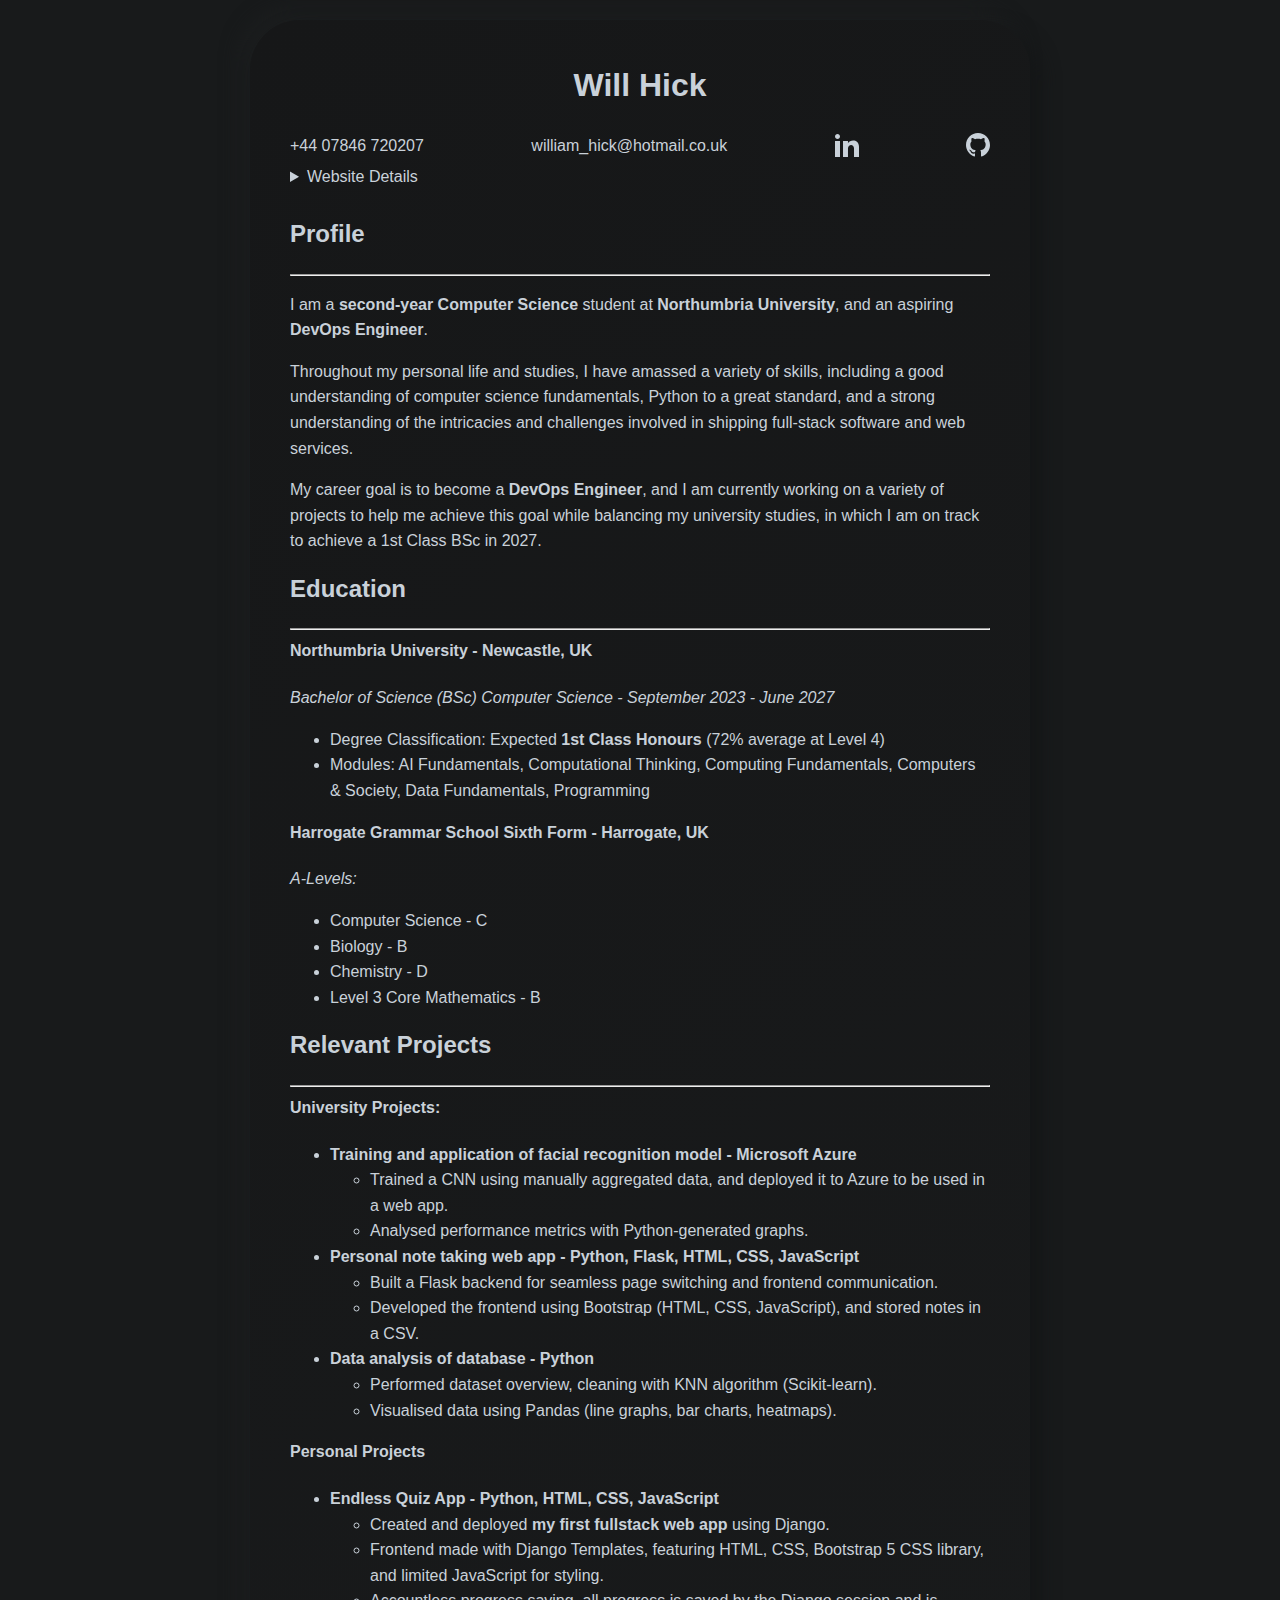
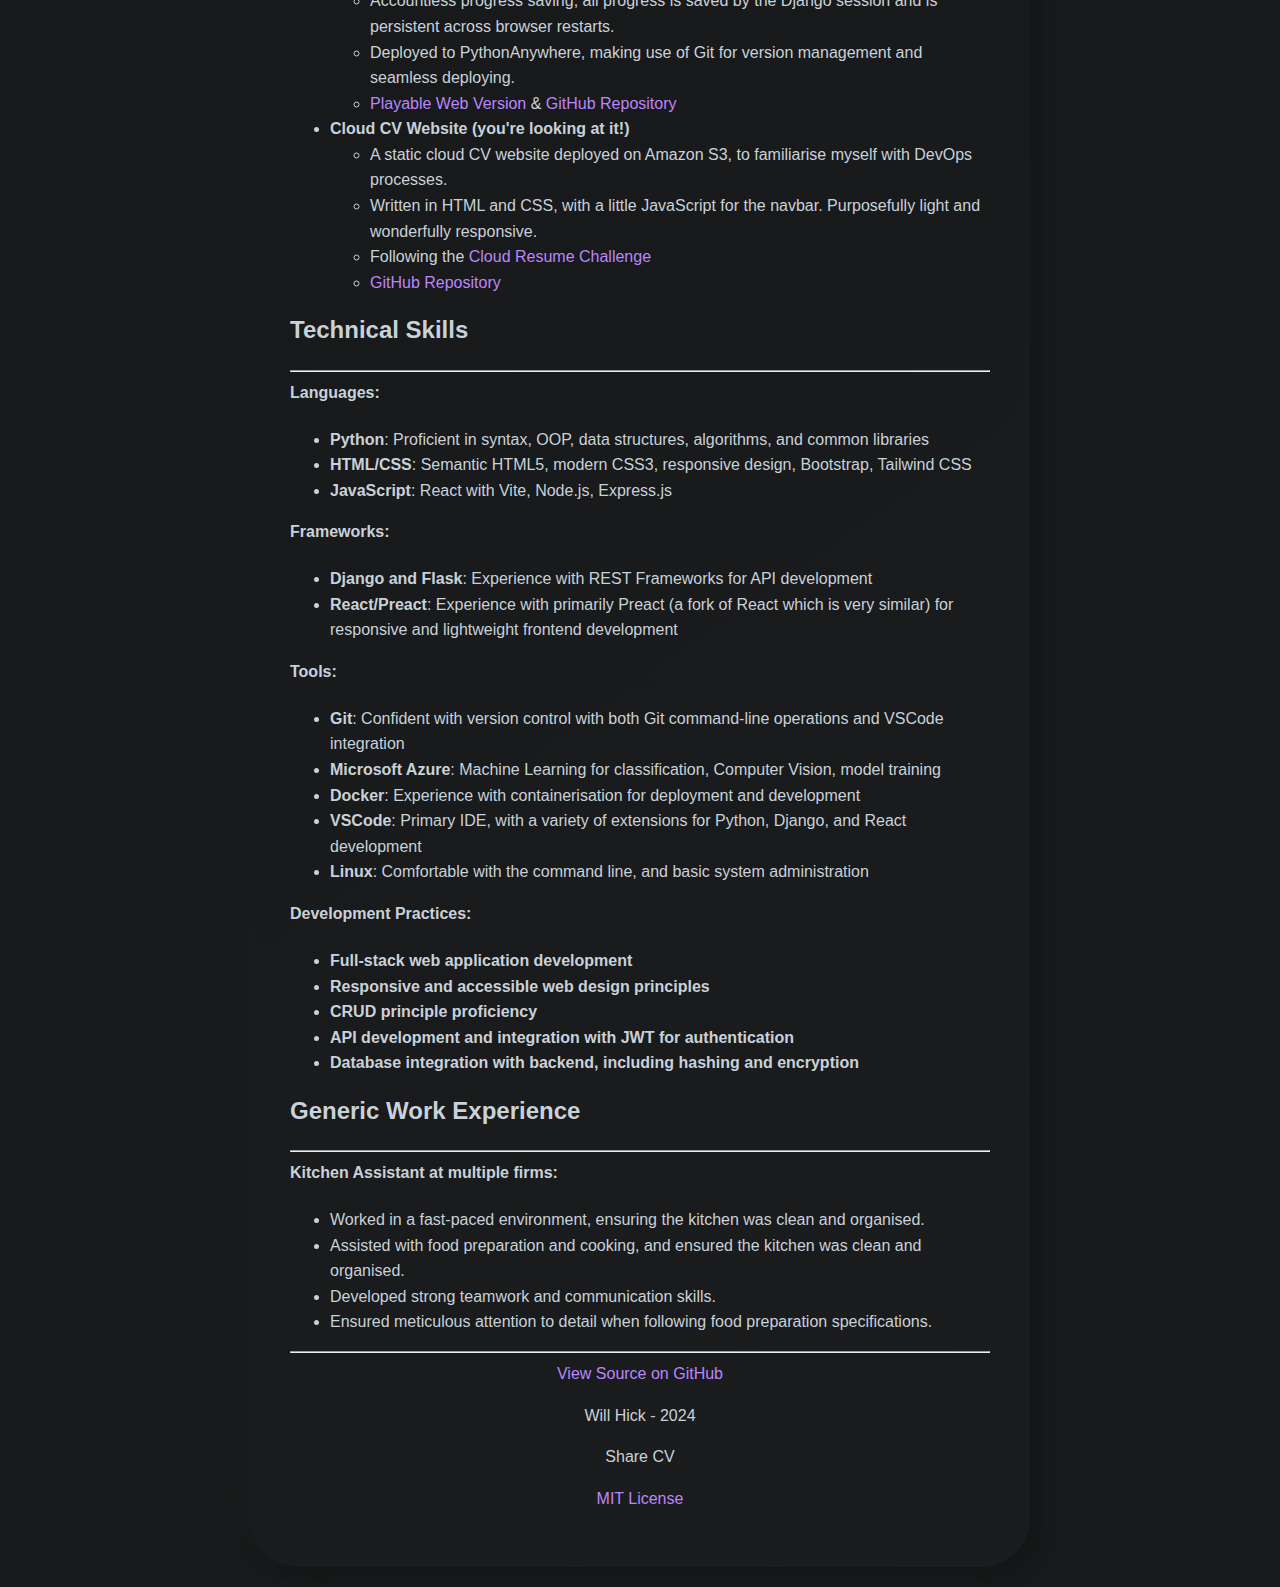
==== frontend/index.html @ 60e4c3de "moved around folder config" ====
<!DOCTYPE html>
<html lang="en">
<head>
    <meta charset="UTF-8">
    <meta name="viewport" content="width=device-width, initial-scale=1.0">
    <title>My CV</title>
    <link rel="stylesheet" type="text/css" href="style.css">
</head>
<body>
    <div class="container">
    <h1 class="center-text">Will Hick</h1>
    <nav class="navbar">
        <ul>
            <span class="copyable" onclick="copyToClipboard('+44 07846 720207', 'phone')">
                +44 07846 720207
                <span class="tooltip" id="phoneTooltip">Click to copy phone number</span>
            </span>
        </ul>
        <ul>
            <span class="copyable" onclick="copyToClipboard('william_hick@hotmail.co.uk', 'email')">
                william_hick@hotmail.co.uk
                <span class="tooltip" id="emailTooltip">Click to copy email</span>
            </span>
        </ul>
        <ul>
            <div class="social-icon">
                <a href="https://www.linkedin.com/in/will-hick-809813303/" target="_blank" class="hoverable">
                    <svg xmlns="http://www.w3.org/2000/svg" width="24" height="24" viewBox="0 0 24 24">
                        <path fill="#c9d1d9" d="M4.98 3.5c0 1.381-1.11 2.5-2.48 2.5s-2.48-1.119-2.48-2.5c0-1.38 1.11-2.5 2.48-2.5s2.48 1.12 2.48 2.5zm.02 4.5h-5v16h5v-16zm7.982 0h-4.968v16h4.969v-8.399c0-4.67 6.029-5.052 6.029 0v8.399h4.988v-10.131c0-7.88-8.922-7.593-11.018-3.714v-2.155z"/>
                    </svg>
                    <span class="tooltip">Click to go to my LinkedIn</span>
                </a>
            </div>
        </ul>
        <ul>
            <div class="social-icon">
                <a href="https://github.com/Guillermode20?tab=overview&from=2024-10-01&to=2024-10-01" target="_blank" class="hoverable">
                    <svg xmlns="http://www.w3.org/2000/svg" width="24" height="24" viewBox="0 0 24 24">
                        <path fill="#c9d1d9" d="M12 0c-6.626 0-12 5.373-12 12 0 5.302 3.438 9.8 8.207 11.387.599.111.793-.261.793-.577v-2.234c-3.338.726-4.033-1.416-4.033-1.416-.546-1.387-1.333-1.756-1.333-1.756-1.089-.745.083-.729.083-.729 1.205.084 1.839 1.237 1.839 1.237 1.07 1.834 2.807 1.304 3.492.997.107-.775.418-1.305.762-1.604-2.665-.305-5.467-1.334-5.467-5.931 0-1.311.469-2.381 1.236-3.221-.124-.303-.535-1.524.117-3.176 0 0 1.008-.322 3.301 1.23.957-.266 1.983-.399 3.003-.404 1.02.005 2.047.138 3.006.404 2.291-1.552 3.297-1.23 3.297-1.23.653 1.653.242 2.874.118 3.176.77.84 1.235 1.911 1.235 3.221 0 4.609-2.807 5.624-5.479 5.921.43.372.823 1.102.823 2.222v3.293c0 .319.192.694.801.576 4.765-1.589 8.199-6.086 8.199-11.386 0-6.627-5.373-12-12-12z"/>
                    </svg>
                    <span class="tooltip">Click to go to my GitHub</span>
                </a>
            </div>
        </ul>
    </nav>
    <details>
        <summary>
            <a class="website-details">Website Details</a>
            <style>
                .website-details {
                    color: #c9d1d9;
                    text-decoration: none;
                }
            </style>
        </summary>
        <p>This website is both a functional web CV and a demonstration of my technical skills.</p>
        <ul>
            <li>All code written by me in raw HTML, CSS, and JavaScript</li>
            <li>Hosted on an AWS S3 Bucket, using CloudFront for HTTPS security, and Route 53 for the domain name</li>
            <li>Integrated with AWS Lambda for a Python function and connected with AWS API Gateway, allowing me to tell you this site has been 
                visited <strong><span id="visitor-count">Loading...</span> times</strong>, with that visit count being fetched from AWS DynamoDB.</li>
            </li>
        </ul>

        <script src="visitor-counter.js"></script>
    </details>
    </br>


    <!-- Profile -->
    <h2>Profile</h2>
    <hr>
    <p>I am a <strong>second-year Computer Science</strong> student at <strong>Northumbria University</strong>, and an aspiring <strong>DevOps Engineer</strong>.</p>
    <p>Throughout my personal life and studies, I have amassed a variety of skills, including a good understanding of computer science fundamentals, Python to a great standard, 
        and a strong understanding of the intricacies and challenges involved in shipping full-stack software and web services.</p>
    <p>My career goal is to become a <strong>DevOps Engineer</strong>, and I am currently working on a variety of projects to help me achieve this goal while balancing my university studies, in which I am on track to achieve a 1st Class BSc in 2027.</p>
    
    <!-- Education -->
    <h2>Education</h2>
    <hr>
    <h4>Northumbria University - Newcastle, UK</h4>
    <p><i>Bachelor of Science (BSc) Computer Science - September 2023 - June 2027</i></p>
    <ul>
        <li>Degree Classification: Expected <strong>1st Class Honours</strong> (72% average at Level 4)</li>
        <li>Modules: AI Fundamentals, Computational Thinking, Computing Fundamentals, Computers & Society, Data Fundamentals, Programming</li>
    </ul>
    <h4>Harrogate Grammar School Sixth Form - Harrogate, UK</h4>
        <p><i>A-Levels:</i></p>
    <ul>
        <li>Computer Science - C</li>
        <li>Biology - B</li>
        <li>Chemistry - D</li>
        <li>Level 3 Core Mathematics - B</li>
    </ul>

    <!-- Relvant Projects -->
    <h2>Relevant Projects</h2>
    <hr>
    <h4>University Projects:</h4>
    <ul>
        <li><strong>Training and application of facial recognition model - Microsoft Azure</strong>
            <ul>
                <li>Trained a CNN using manually aggregated data, and deployed it to Azure to be used in a web app.</li>
            </ul>
            <ul>
                <li>Analysed performance metrics with Python-generated graphs.</li>
            </ul>
        </li>
        <li><strong>Personal note taking web app - Python, Flask, HTML, CSS, JavaScript</strong>
            <ul>
                <li>Built a Flask backend for seamless page switching and frontend communication.</li>
            </ul>
            <ul>
                <li>Developed the frontend using Bootstrap (HTML, CSS, JavaScript), and stored notes in a CSV.</li>
            </ul>
        </li>
        <li><strong>Data analysis of database - Python</strong>
            <ul>
                <li>Performed dataset overview, cleaning with KNN algorithm (Scikit-learn).</li>
            </ul>
            <ul>
                <li>Visualised data using Pandas (line graphs, bar charts, heatmaps).</li>
            </ul>
        </li>
    </ul>
    <h4>Personal Projects</h4>
    <ul>
        <li><strong>Endless Quiz App - Python, HTML, CSS, JavaScript</strong>
        <ul>
            <li>Created and deployed <strong>my first fullstack web app</strong> using Django.</li>
        </ul>
        <ul>
            <li>Frontend made with Django Templates, featuring HTML, CSS, Bootstrap 5 CSS library, and limited JavaScript for styling.</li>
        </ul>
        <ul>
            <li>Accountless progress saving, all progress is saved by the Django session and is persistent across browser restarts.</li>
        </ul>
        <ul>
            <li>Deployed to PythonAnywhere, making use of Git for version management and seamless deploying.</li>
        </ul>
        <ul>
            <li><a href="https://guillermode20.pythonanywhere.com/" target="_blank">Playable Web Version</a> & <a href="https://github.com/Guillermode20/quiz-app" target="_blank">GitHub Repository</a></li>
        </ul>
        </li>
        <li><strong>Cloud CV Website (you're looking at it!)</strong>
        <ul>
            <li>A static cloud CV website deployed on Amazon S3, to familiarise myself with DevOps processes.</li>
        </ul>
        <ul>
            <li>Written in HTML and CSS, with a little JavaScript for the navbar. Purposefully light and wonderfully responsive.</li>
        </ul>
        <ul>
            <li>Following the <a href="https://cloudresumechallenge.dev/docs/the-challenge/aws/" target="_blank">Cloud Resume Challenge</a></li>
        </ul>
        <ul>
            <li><a href="https://github.com/Guillermode20/cloud-resume-challenge" target="_blank">GitHub Repository</a></li>
        </ul>
        </li>
    </ul>

    <!-- Technical Skills-->
    <h2>Technical Skills</h2>
    <hr>
    <h4>Languages:</h4>
        <ul>
            <li><strong>Python</strong>: Proficient in syntax, OOP, data structures, algorithms, and common libraries</li>
            <li><strong>HTML/CSS</strong>: Semantic HTML5, modern CSS3, responsive design, Bootstrap, Tailwind CSS</li>
            <li><strong>JavaScript</strong>: React with Vite, Node.js, Express.js</li>
        </ul>  
        <h4>Frameworks:</h4>
        <ul>
            <li><strong>Django and Flask</strong>: Experience with REST Frameworks for API development</li>
            <li><strong>React/Preact</strong>: Experience with primarily Preact (a fork of React which is very similar) for responsive and lightweight frontend development</li>
        </ul>
        <h4>Tools:</h4>
        <ul>
            <li><strong>Git</strong>: Confident with version control with both Git command-line operations and VSCode integration</li>
            <li><strong>Microsoft Azure</strong>: Machine Learning for classification, Computer Vision, model training</li>
            <li><strong>Docker</strong>: Experience with containerisation for deployment and development</li>
            <li><strong>VSCode</strong>: Primary IDE, with a variety of extensions for Python, Django, and React development</li>
            <li><strong>Linux</strong>: Comfortable with the command line, and basic system administration</li>
        </ul>
        <h4>Development Practices:</h4>
        <ul>
            <li><strong>Full-stack web application development</strong></li>
            <li><strong>Responsive and accessible web design principles</strong></li>
            <li><strong>CRUD principle proficiency</strong></li>
            <li><strong>API development and integration with JWT for authentication</strong></li>
            <li><strong>Database integration with backend, including hashing and encryption</strong></li>
        </ul>

    <h2>Generic Work Experience</h2>
    <hr>
    <h4>Kitchen Assistant at multiple firms:</h4>
    <ul>
        <li>Worked in a fast-paced environment, ensuring the kitchen was clean and organised.</li>
        <li>Assisted with food preparation and cooking, and ensured the kitchen was clean and organised.</li>
        <li>Developed strong teamwork and communication skills.</li>
        <li>Ensured meticulous attention to detail when following food preparation specifications.</li>
    </ul>

    <!-- Footer -->
    <footer class="center-text">
        <hr>
        <a href="https://github.com/Guillermode20/cloud-resume-challenge" target="_blank">View Source on GitHub</a> 
        <p>Will Hick - 2024</p>
        <p>
            <a href="https://opensource.org/licenses/MIT" target="_blank">MIT License</a>
        </p>
    </footer>
    </div> 
    <script>
        const visitsApiUrl = 'your-api-url';

        async function updateVisitorCount() {
            const countElement = document.getElementById('visitor-count');

            try {
                const response = await fetch(visitsApiUrl, { method: 'GET' });
                
                if (!response.ok) {
                    throw new Error('Network response was not ok');
                }

                const data = await response.json();
                const count = data.body;
                countElement.innerText = count;

            } catch (error) {
                console.error('Error fetching visitor count:', error);
                countElement.innerText = 'Error loading count';
            }
        }

        updateVisitorCount();

        function copyToClipboard(text, type) {
            navigator.clipboard.writeText(text).then(() => {
                // Update tooltip text
                const tooltip = document.getElementById(type + 'Tooltip');
                const originalText = tooltip.textContent;
                tooltip.textContent = 'Copied!';
                
                // Reset tooltip text after 2 seconds
                setTimeout(() => {
                    tooltip.textContent = originalText;
                }, 2000);
            }).catch(err => {
                console.error('Failed to copy text: ', err);
            });
        }

        // Add click-to-copy for the current webpage URL
        document.addEventListener('DOMContentLoaded', function() {
            const currentPageUrl = window.location.href;
            const urlElement = document.createElement('span');
            urlElement.className = 'copyable';
            urlElement.onclick = () => copyToClipboard(currentPageUrl, 'url');
            urlElement.innerHTML = `
                <span class="tooltip" id="urlTooltip">Click to copy URL</span>
                Share CV
            `;
            
            // Add to footer
            const footer = document.querySelector('footer');
            const urlContainer = document.createElement('p');
            urlContainer.appendChild(urlElement);
            footer.insertBefore(urlContainer, footer.lastElementChild);
        });
    </script>
</body>
</html>
---- frontend/style.css ----
/* Base styles */
body {
    font-family: 'Roboto', sans-serif;
    background-color: #181A1b;
    color: #c9d1d9;
    margin: 0;
    padding: 0;
    line-height: 1.6;
    font-size: 16px;
}

/* Container */
.container {
    max-width: 700px;
    margin: 20px auto;
    padding: 40px;
    border-radius: 50px;
    background: linear-gradient(145deg, #161718, #1a1c1d);
    box-shadow:  10px 10px 19px #141617,
                -10px -10px 19px #1c1e1f;

}

.hr {
    opacity: 0.5;
}

/* Headings */
h1, h2, h3, h4, h5, h6 {
    color: #c9d1d9;
    margin-top: 0;
}

/* Links */
a {
    color: #BB86FC;
    text-decoration: none;
}

a:hover {
    text-decoration: underline;
}

/* Responsive design */
@media only screen and (max-width: 600px) {
    body {
        font-size: 20px; /* Increase font size on mobile */
        padding: 10px; /* Add padding to prevent content from touching the edges */
        margin: auto 0; /* Remove margin */
    }
    
    .container {
        padding: 20px;  /* Adjust padding for better spacing */
        margin: 0; /* Remove margin */
    }

    .navbar {
        display: flex;
        flex-direction: column; /* Stack items vertically */
        align-items: center; /* Center items */
        top: 0;
        width: 100%;
        background-color: #121518; /* Ensure the navbar has a background color */
        padding: 10px 0; /* Add some padding for better appearance */
        z-index: 1000; /* Ensure the navbar is above other content */
    }

    .navbar ul {
        margin: 5px 0; /* Add margin between navbar items */
    }

    h1 {
        margin-top: 60px; /* Add margin to the top of the title to prevent clashing with navbar */
    }
}

.navbar {
    display: flex;
    justify-content: space-between;
}

.navbar ul {
    list-style: none;
    margin: 0;
    padding: 0;
}

.center-text {
    text-align: center;
}

.copyable, .hoverable {
            cursor: pointer;
            position: relative;
            display: inline-block;
        }
        
        .tooltip {
            visibility: hidden;
            position: absolute;
            background-color: #333;
            color: white;
            padding: 5px 10px;
            border-radius: 4px;
            font-size: 14px;
            bottom: 125%;
            left: 50%;
            transform: translateX(-50%);
            white-space: nowrap;
            z-index: 1;
            opacity: 0;
            transition: opacity 0.3s;
        }

        .copyable:hover .tooltip,
        .hoverable:hover .tooltip {
            visibility: visible;
            opacity: 1;
        }

        /* Style for social icons container */
        .social-icon {
            display: inline-block;
            position: relative;
        }

        /* Ensure SVG inherits hover cursor */
        .social-icon svg {
            cursor: pointer;
        }
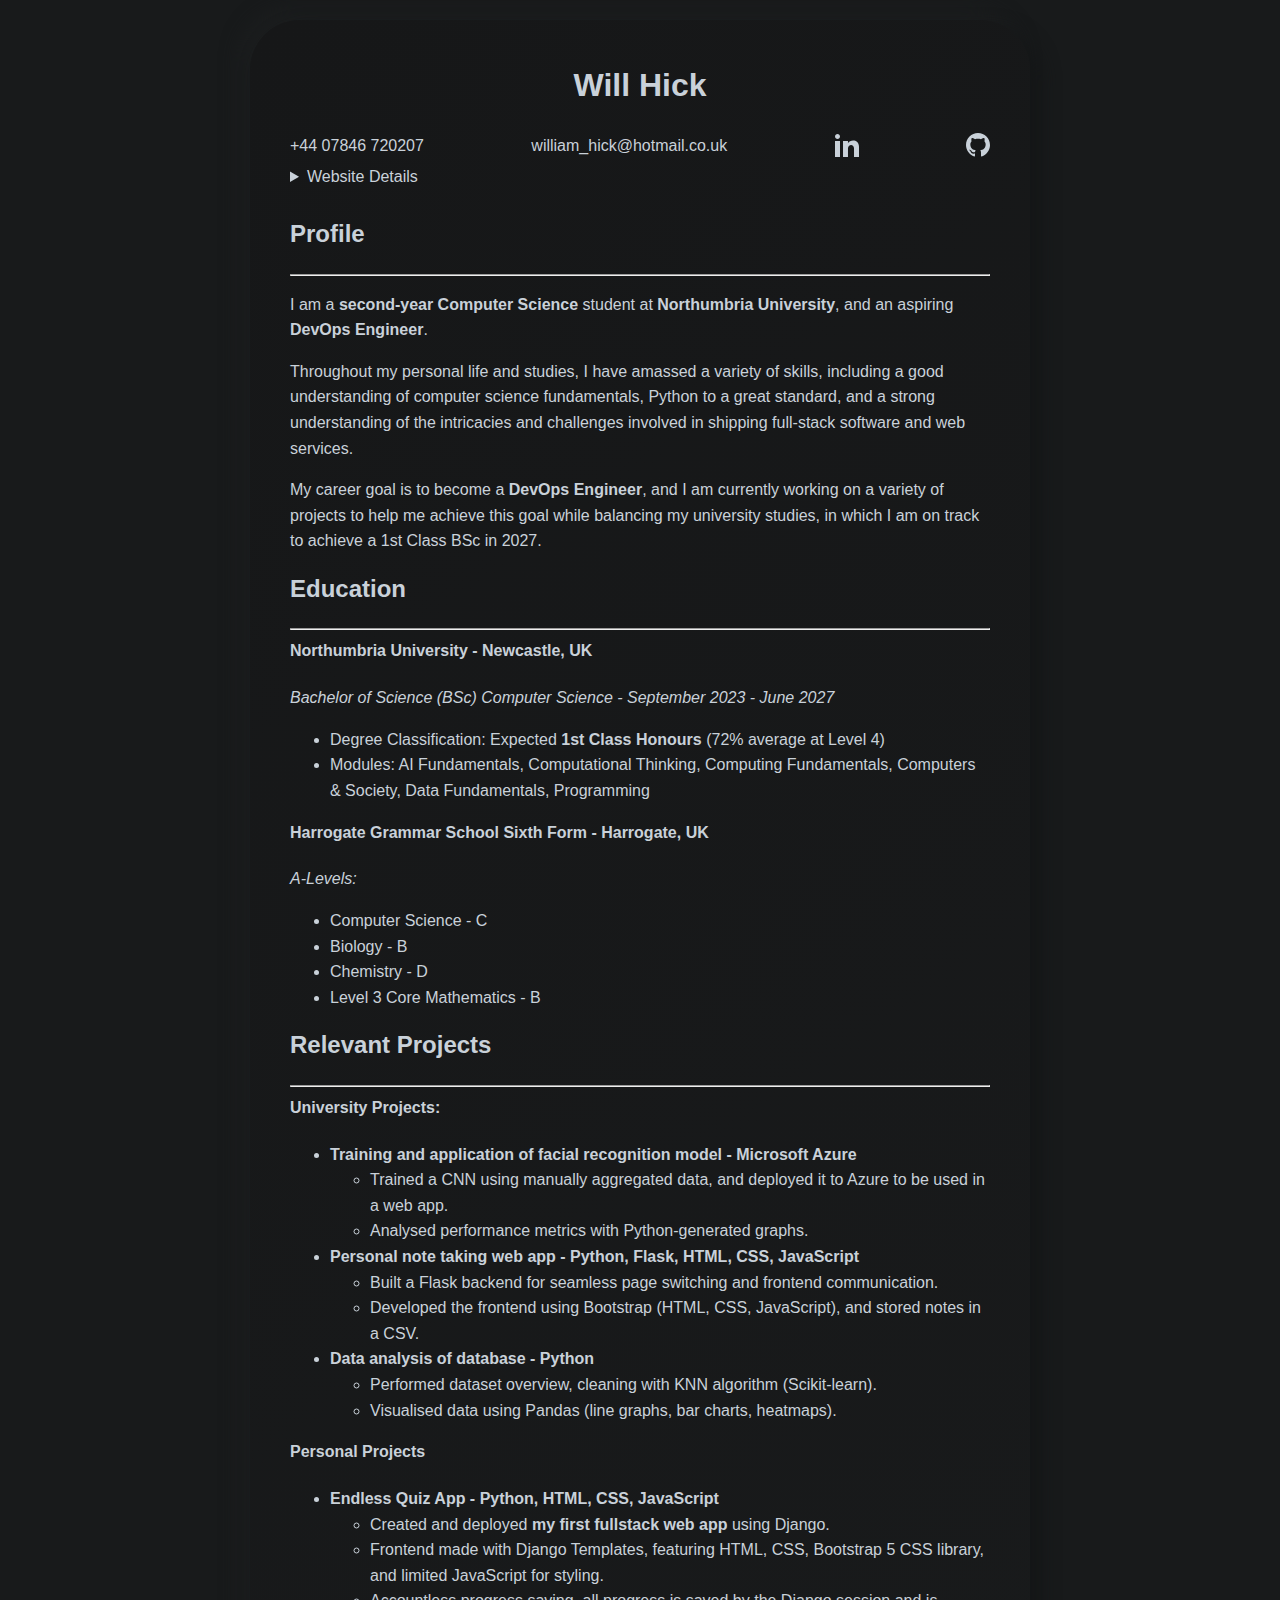
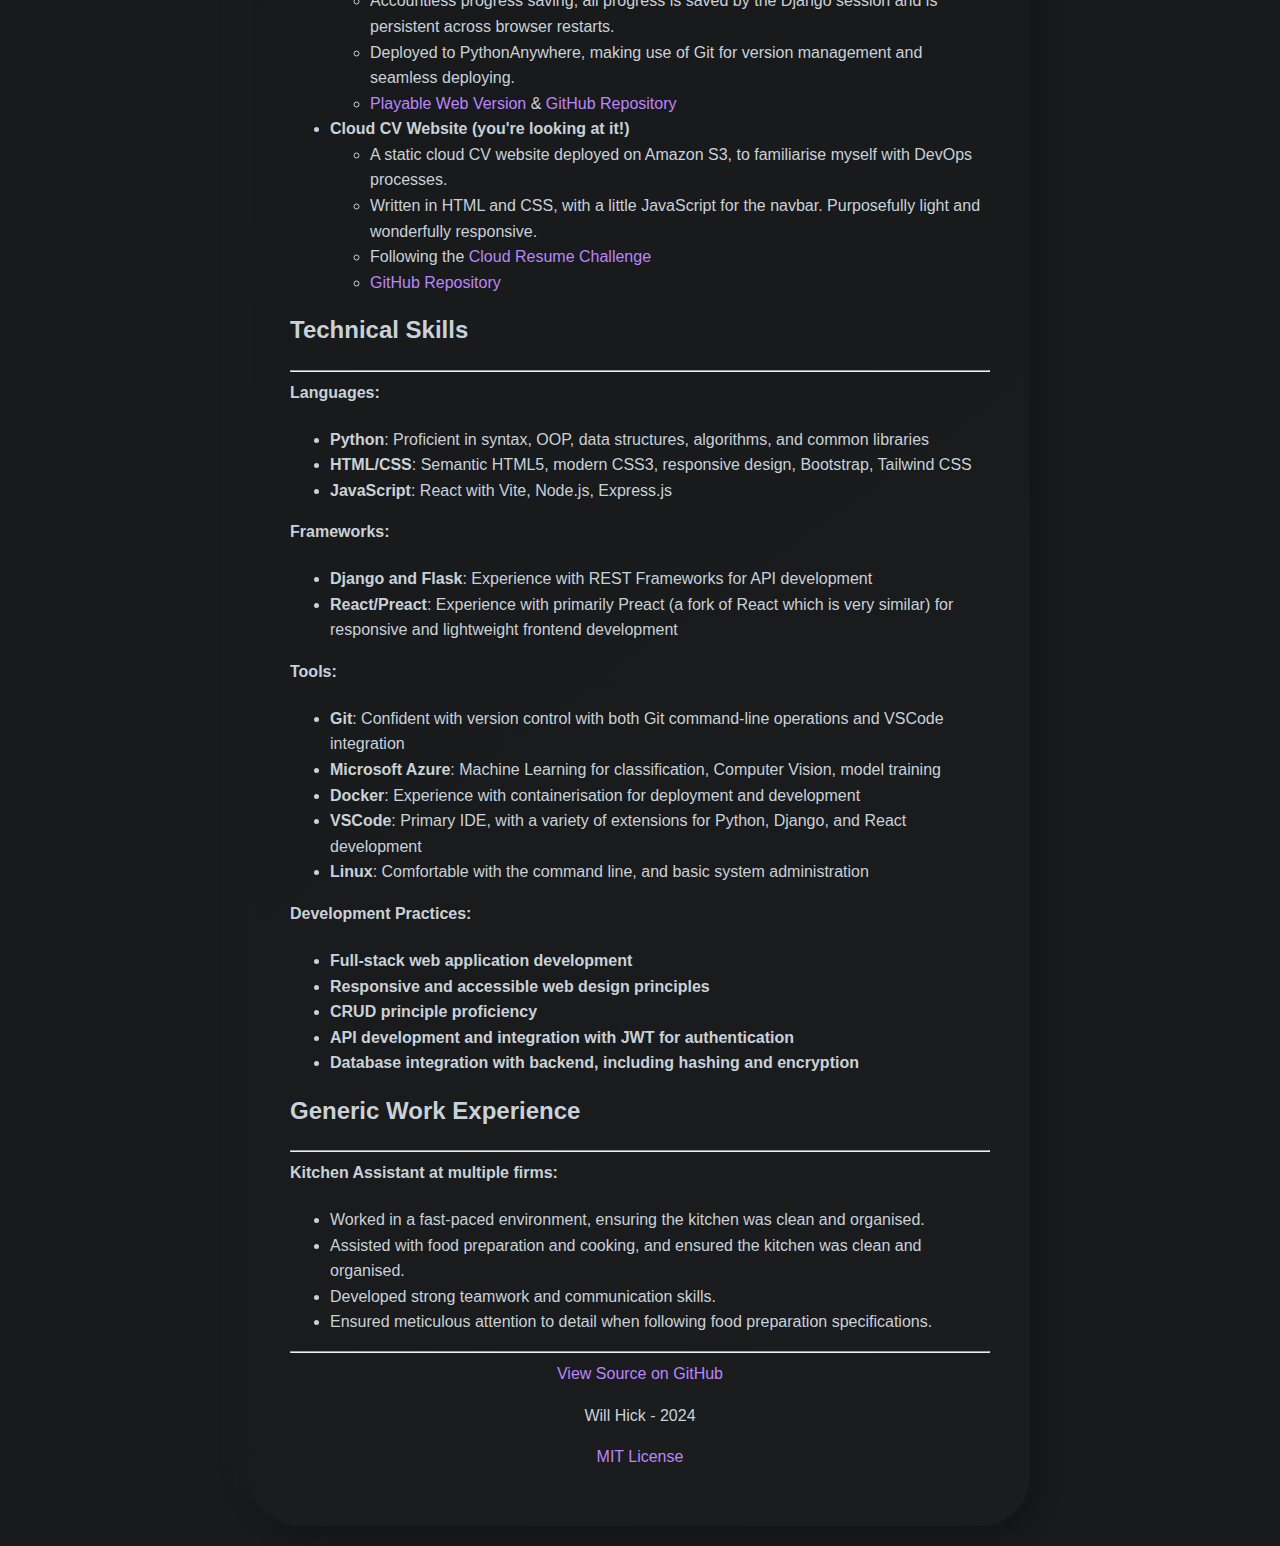
==== commit 35289238: "Update HTML and JS to use environment variable for visitor count API URL" ====
--- a/frontend/index.html
+++ b/frontend/index.html
@@ -210,7 +210,8 @@
     </footer>
     </div> 
     <script>
-        const visitsApiUrl = 'your-api-url';
+        require('dotenv').config();
+        const visitsApiUrl = process.env.VISIT_COUNT_API;
 
         async function updateVisitorCount() {
             const countElement = document.getElementById('visitor-count');
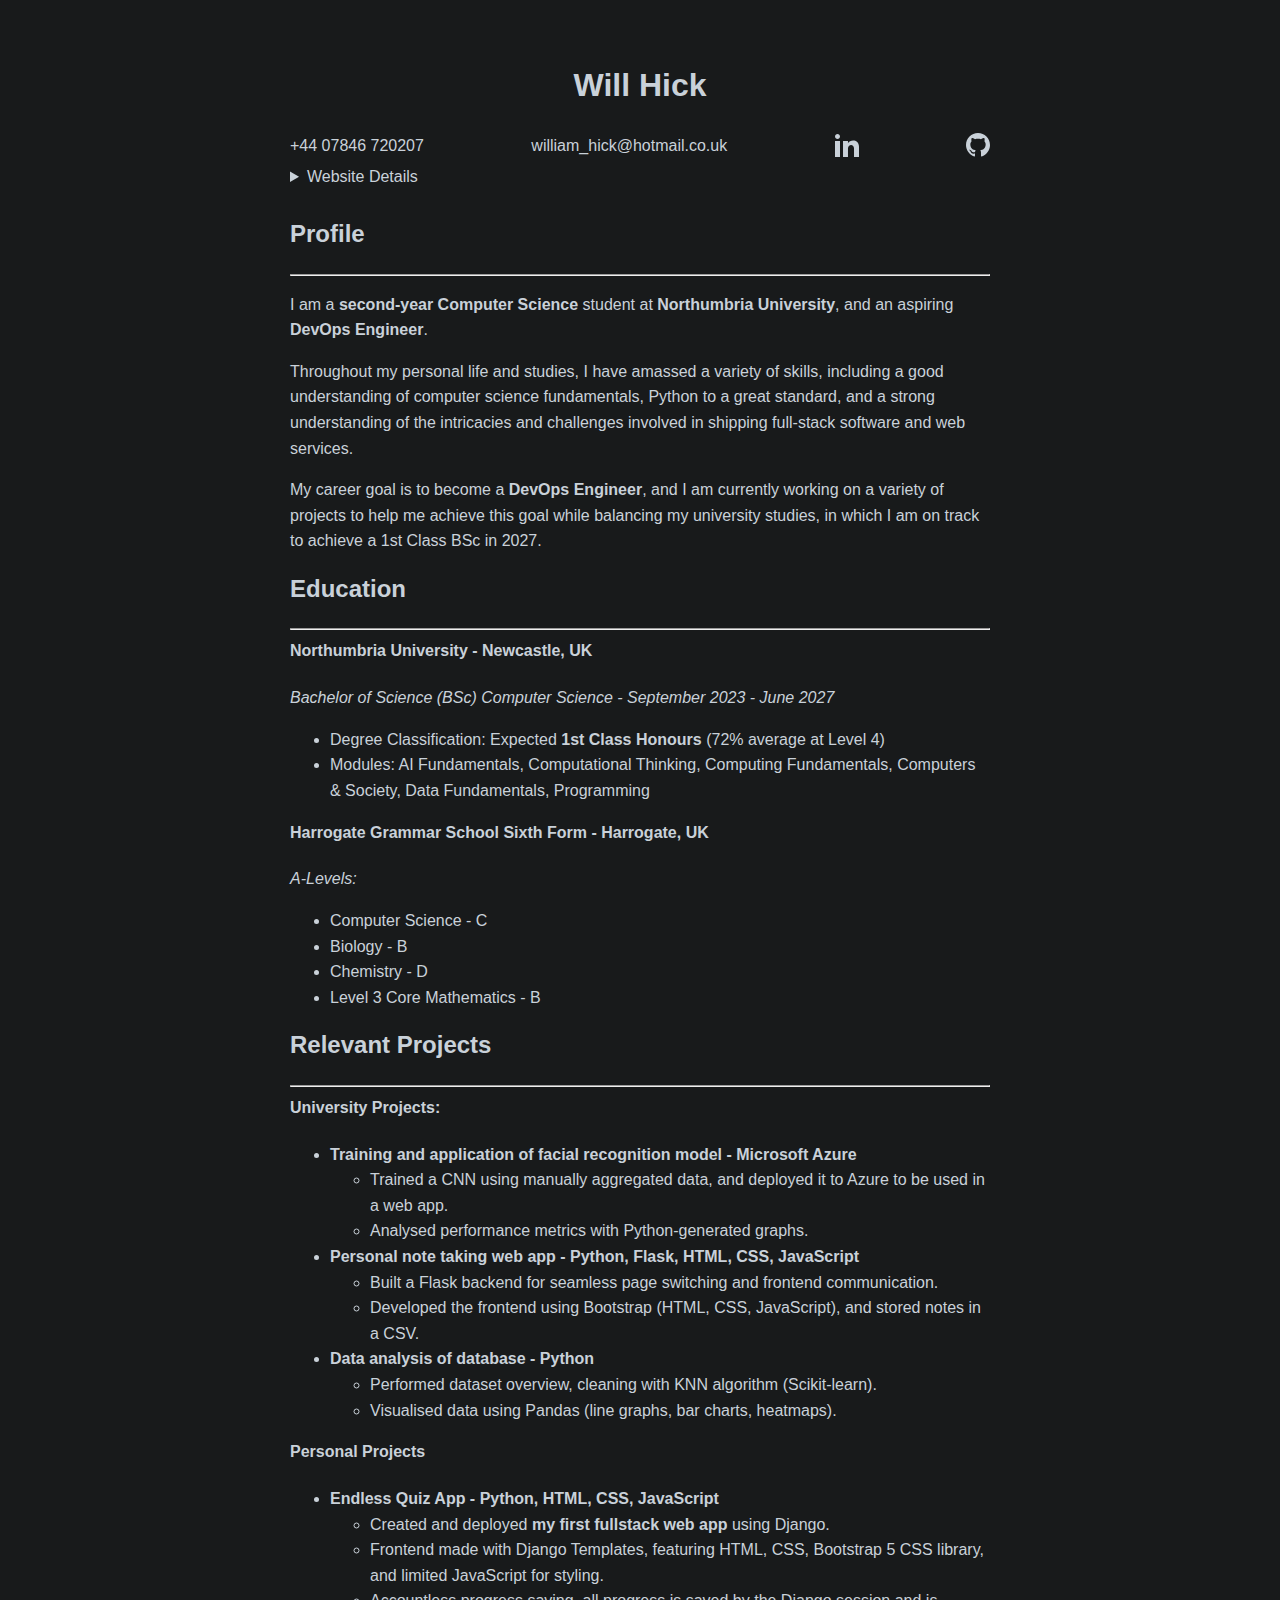
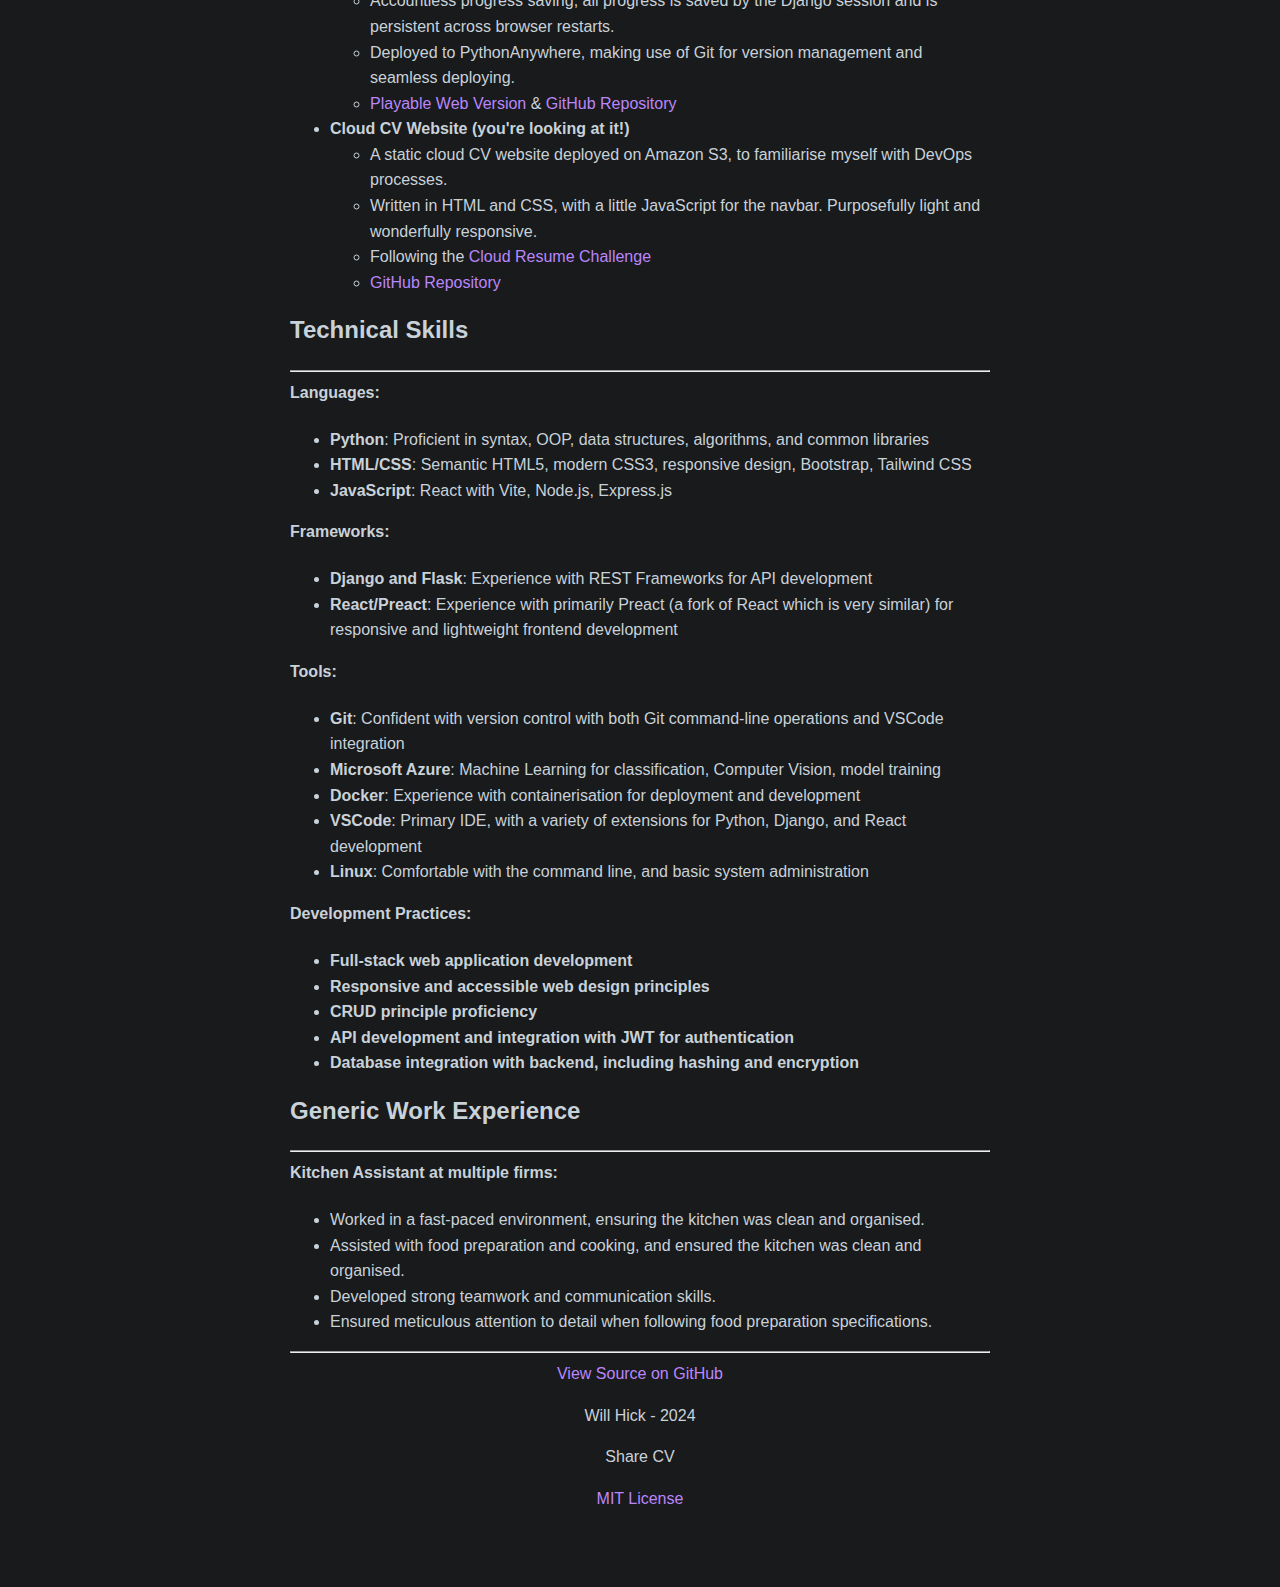
==== commit 0d5d36ba: "update" ====
--- a/frontend/index.html
+++ b/frontend/index.html
@@ -210,14 +210,11 @@
     </footer>
     </div> 
     <script>
-        require('dotenv').config();
-        const visitsApiUrl = process.env.VISIT_COUNT_API;
-
         async function updateVisitorCount() {
             const countElement = document.getElementById('visitor-count');
 
             try {
-                const response = await fetch(visitsApiUrl, { method: 'GET' });
+                const response = await fetch("https://rc9gzs2arj.execute-api.eu-west-2.amazonaws.com/production/visits", { method: 'GET' });
                 
                 if (!response.ok) {
                     throw new Error('Network response was not ok');
@@ -269,5 +266,4 @@
             footer.insertBefore(urlContainer, footer.lastElementChild);
         });
     </script>
-</body>
 </html>--- a/frontend/style.css
+++ b/frontend/style.css
@@ -15,9 +15,6 @@
     margin: 20px auto;
     padding: 40px;
     border-radius: 50px;
-    background: linear-gradient(145deg, #161718, #1a1c1d);
-    box-shadow:  10px 10px 19px #141617,
-                -10px -10px 19px #1c1e1f;
 
 }
 
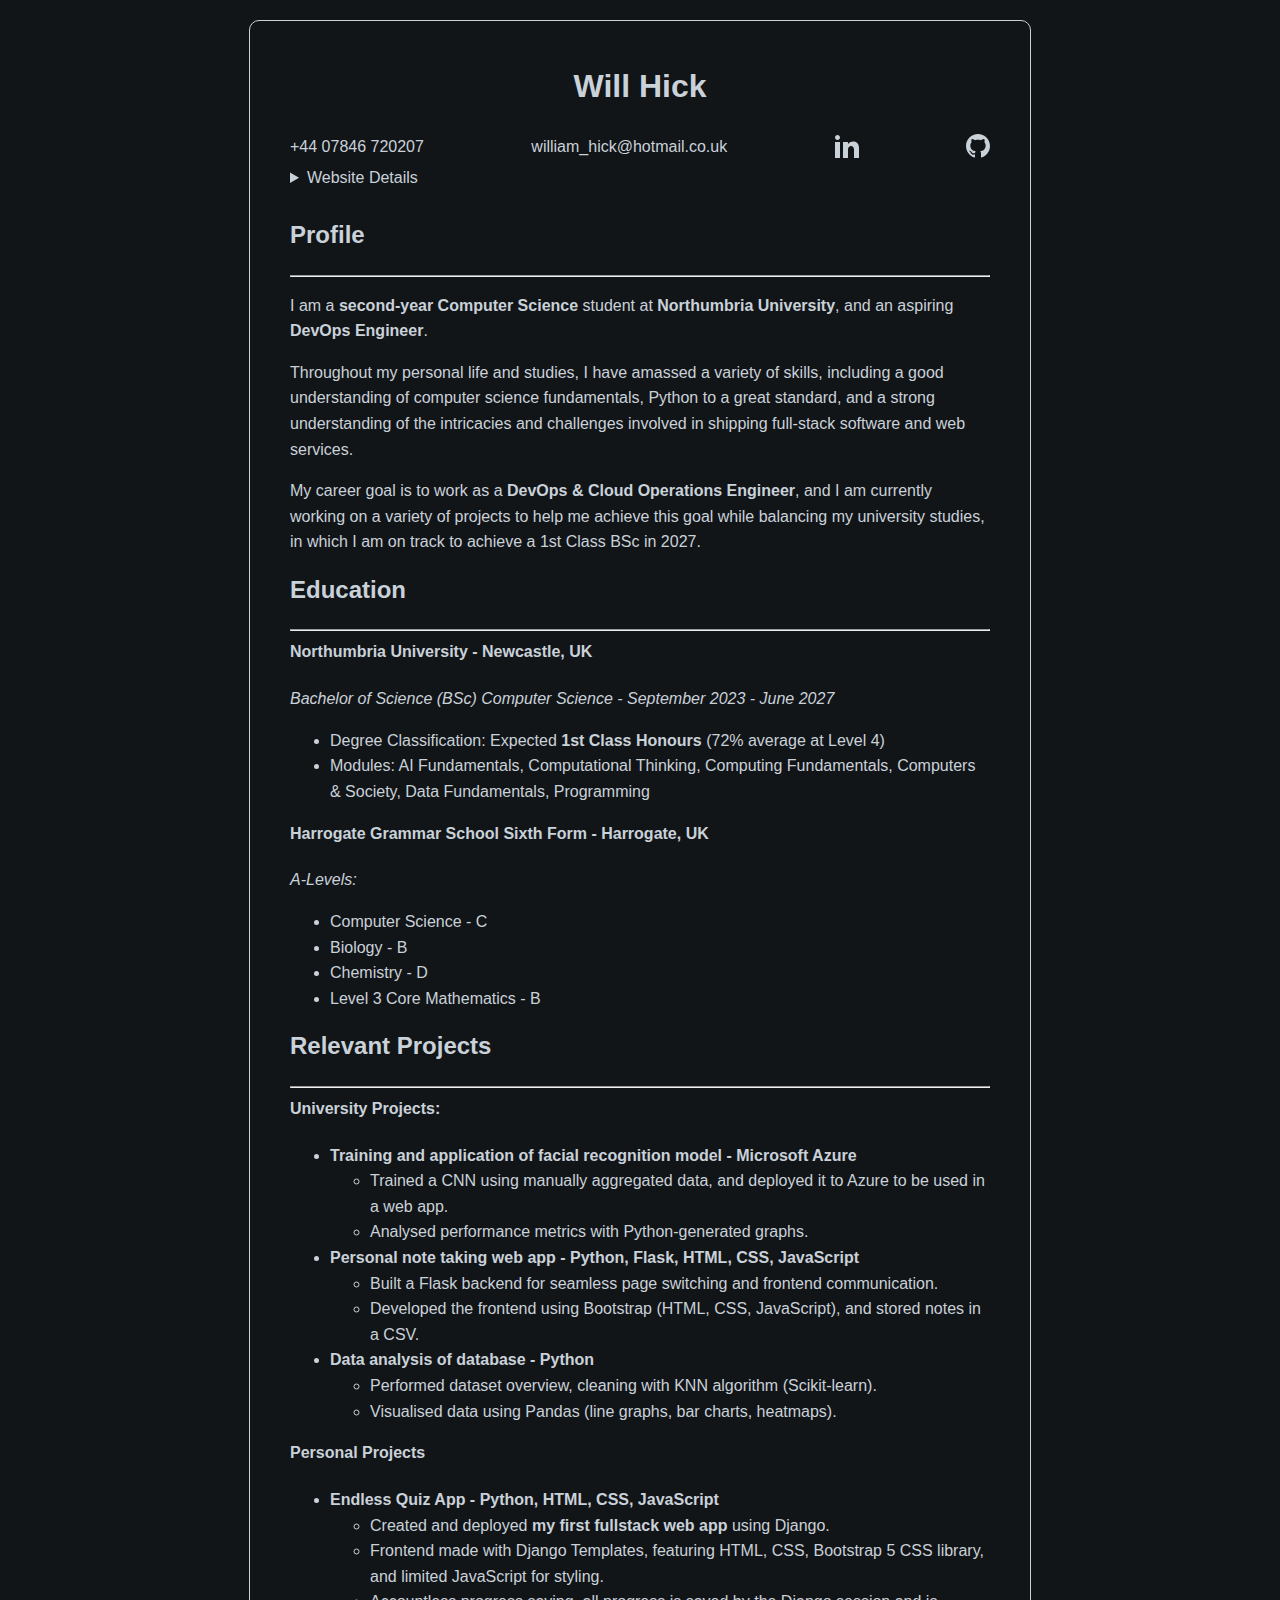
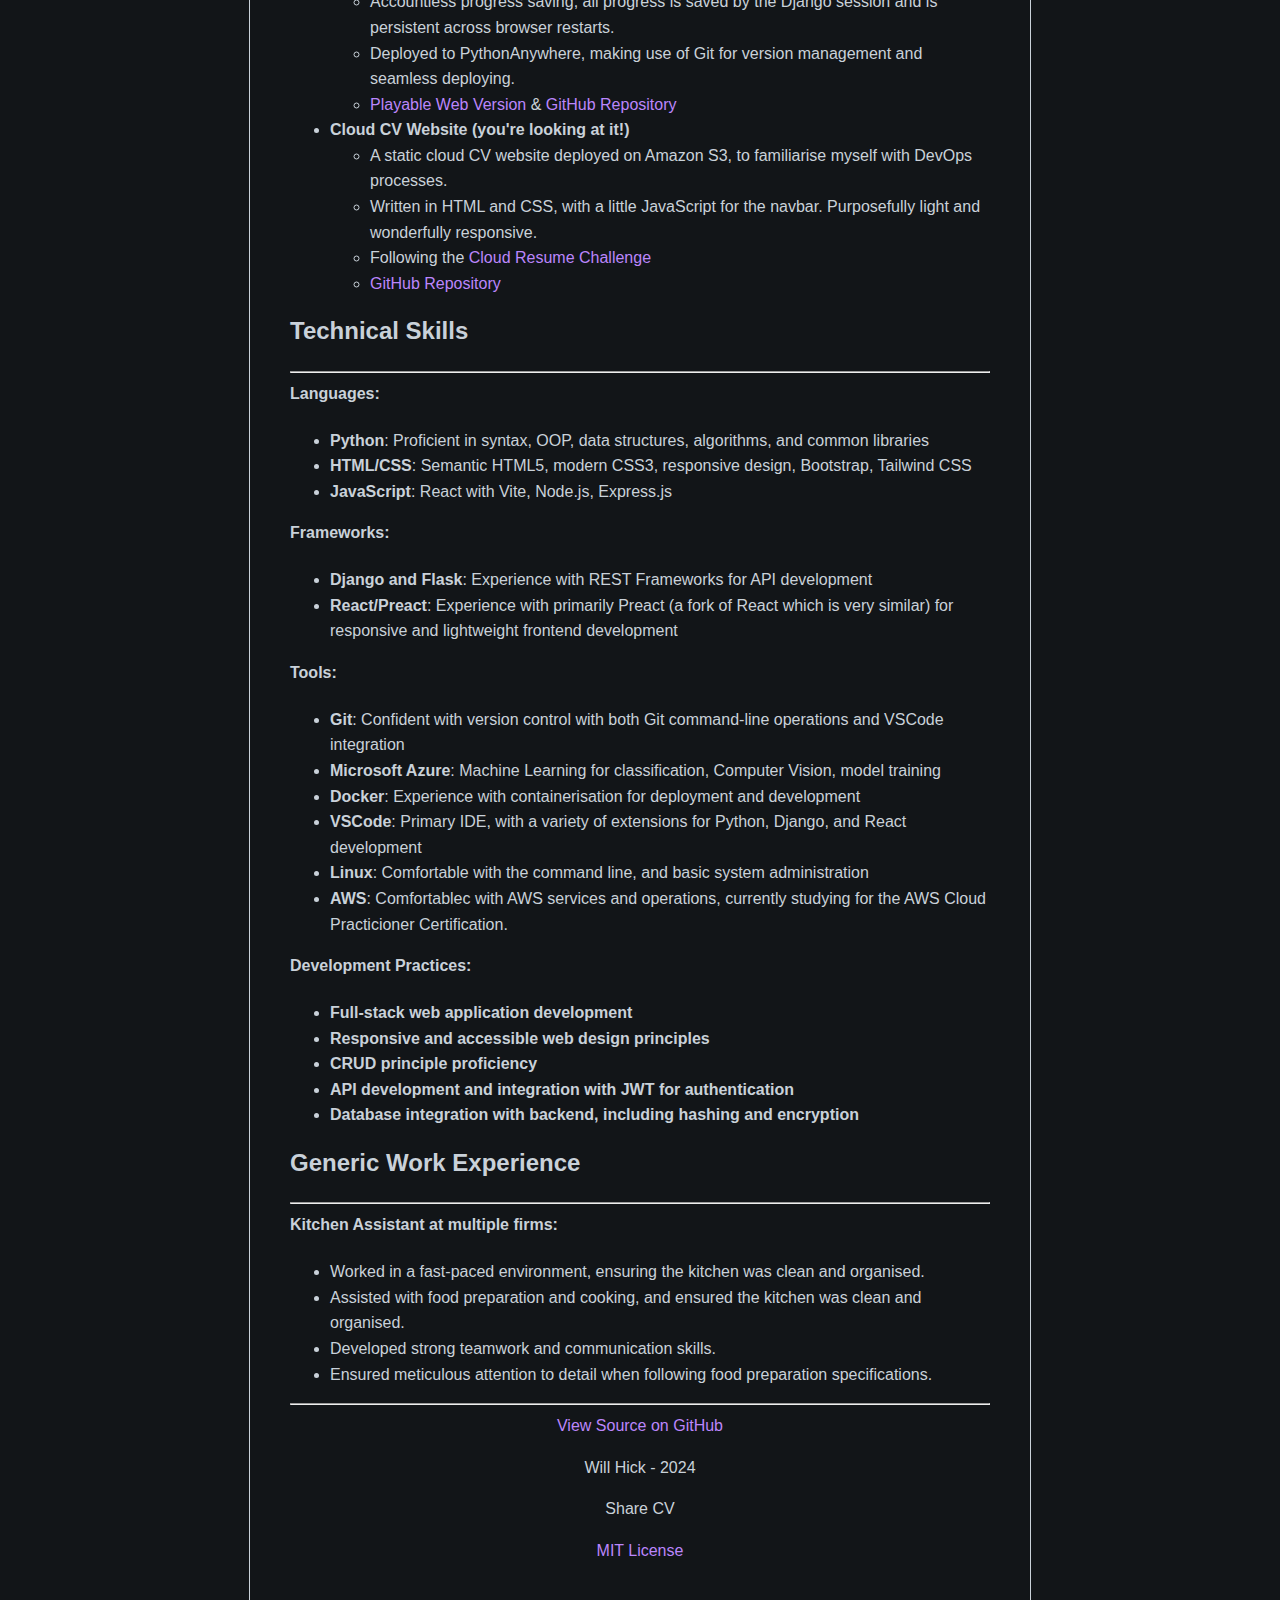
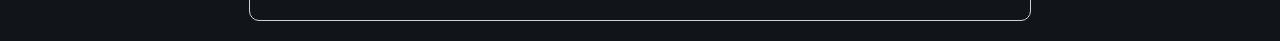
==== commit 89b42abe: "added readme.md" ====
--- a/frontend/index.html
+++ b/frontend/index.html
@@ -73,7 +73,7 @@
     <p>I am a <strong>second-year Computer Science</strong> student at <strong>Northumbria University</strong>, and an aspiring <strong>DevOps Engineer</strong>.</p>
     <p>Throughout my personal life and studies, I have amassed a variety of skills, including a good understanding of computer science fundamentals, Python to a great standard, 
         and a strong understanding of the intricacies and challenges involved in shipping full-stack software and web services.</p>
-    <p>My career goal is to become a <strong>DevOps Engineer</strong>, and I am currently working on a variety of projects to help me achieve this goal while balancing my university studies, in which I am on track to achieve a 1st Class BSc in 2027.</p>
+    <p>My career goal is to work as a <strong>DevOps & Cloud Operations Engineer</strong>, and I am currently working on a variety of projects to help me achieve this goal while balancing my university studies, in which I am on track to achieve a 1st Class BSc in 2027.</p>
     
     <!-- Education -->
     <h2>Education</h2>
@@ -179,6 +179,7 @@
             <li><strong>Docker</strong>: Experience with containerisation for deployment and development</li>
             <li><strong>VSCode</strong>: Primary IDE, with a variety of extensions for Python, Django, and React development</li>
             <li><strong>Linux</strong>: Comfortable with the command line, and basic system administration</li>
+            <li><strong>AWS</strong>: Comfortablec with AWS services and operations, currently studying for the AWS Cloud Practicioner Certification.</li>
         </ul>
         <h4>Development Practices:</h4>
         <ul>
--- a/frontend/style.css
+++ b/frontend/style.css
@@ -1,7 +1,6 @@
-/* Base styles */
 body {
     font-family: 'Roboto', sans-serif;
-    background-color: #181A1b;
+    background-color: #121518;
     color: #c9d1d9;
     margin: 0;
     padding: 0;
@@ -9,26 +8,23 @@
     font-size: 16px;
 }
 
-/* Container */
 .container {
     max-width: 700px;
     margin: 20px auto;
     padding: 40px;
-    border-radius: 50px;
-
+    border-radius: 10px;
+    border: 1px solid rgba(201, 209, 217, 1);
 }
 
 .hr {
     opacity: 0.5;
 }
 
-/* Headings */
 h1, h2, h3, h4, h5, h6 {
     color: #c9d1d9;
     margin-top: 0;
 }
 
-/* Links */
 a {
     color: #BB86FC;
     text-decoration: none;
@@ -38,36 +34,35 @@
     text-decoration: underline;
 }
 
-/* Responsive design */
 @media only screen and (max-width: 600px) {
     body {
-        font-size: 20px; /* Increase font size on mobile */
-        padding: 10px; /* Add padding to prevent content from touching the edges */
-        margin: auto 0; /* Remove margin */
+        font-size: 20px;
+        padding: 10px;
+        margin: auto 0;
     }
     
     .container {
-        padding: 20px;  /* Adjust padding for better spacing */
-        margin: 0; /* Remove margin */
+        padding: 20px;
+        margin: 0;
     }
 
     .navbar {
         display: flex;
-        flex-direction: column; /* Stack items vertically */
-        align-items: center; /* Center items */
+        flex-direction: column;
+        align-items: center;
         top: 0;
         width: 100%;
-        background-color: #121518; /* Ensure the navbar has a background color */
-        padding: 10px 0; /* Add some padding for better appearance */
-        z-index: 1000; /* Ensure the navbar is above other content */
+        background-color: #121518;
+        padding: 10px 0;
+        z-index: 1000;
     }
 
     .navbar ul {
-        margin: 5px 0; /* Add margin between navbar items */
+        margin: 5px 0;
     }
 
     h1 {
-        margin-top: 60px; /* Add margin to the top of the title to prevent clashing with navbar */
+        margin-top: 60px;
     }
 }
 
@@ -87,41 +82,39 @@
 }
 
 .copyable, .hoverable {
-            cursor: pointer;
-            position: relative;
-            display: inline-block;
-        }
-        
-        .tooltip {
-            visibility: hidden;
-            position: absolute;
-            background-color: #333;
-            color: white;
-            padding: 5px 10px;
-            border-radius: 4px;
-            font-size: 14px;
-            bottom: 125%;
-            left: 50%;
-            transform: translateX(-50%);
-            white-space: nowrap;
-            z-index: 1;
-            opacity: 0;
-            transition: opacity 0.3s;
-        }
+    cursor: pointer;
+    position: relative;
+    display: inline-block;
+}
 
-        .copyable:hover .tooltip,
-        .hoverable:hover .tooltip {
-            visibility: visible;
-            opacity: 1;
-        }
+.tooltip {
+    visibility: hidden;
+    position: absolute;
+    background-color: #333;
+    color: white;
+    padding: 5px 10px;
+    border-radius: 4px;
+    font-size: 14px;
+    bottom: 125%;
+    left: 50%;
+    transform: translateX(-50%);
+    white-space: nowrap;
+    z-index: 1;
+    opacity: 0;
+    transition: opacity 0.3s;
+}
 
-        /* Style for social icons container */
-        .social-icon {
-            display: inline-block;
-            position: relative;
-        }
+.copyable:hover .tooltip,
+.hoverable:hover .tooltip {
+    visibility: visible;
+    opacity: 1;
+}
 
-        /* Ensure SVG inherits hover cursor */
-        .social-icon svg {
-            cursor: pointer;
-        }+.social-icon {
+    display: inline-block;
+    position: relative;
+}
+
+.social-icon svg {
+    cursor: pointer;
+}
